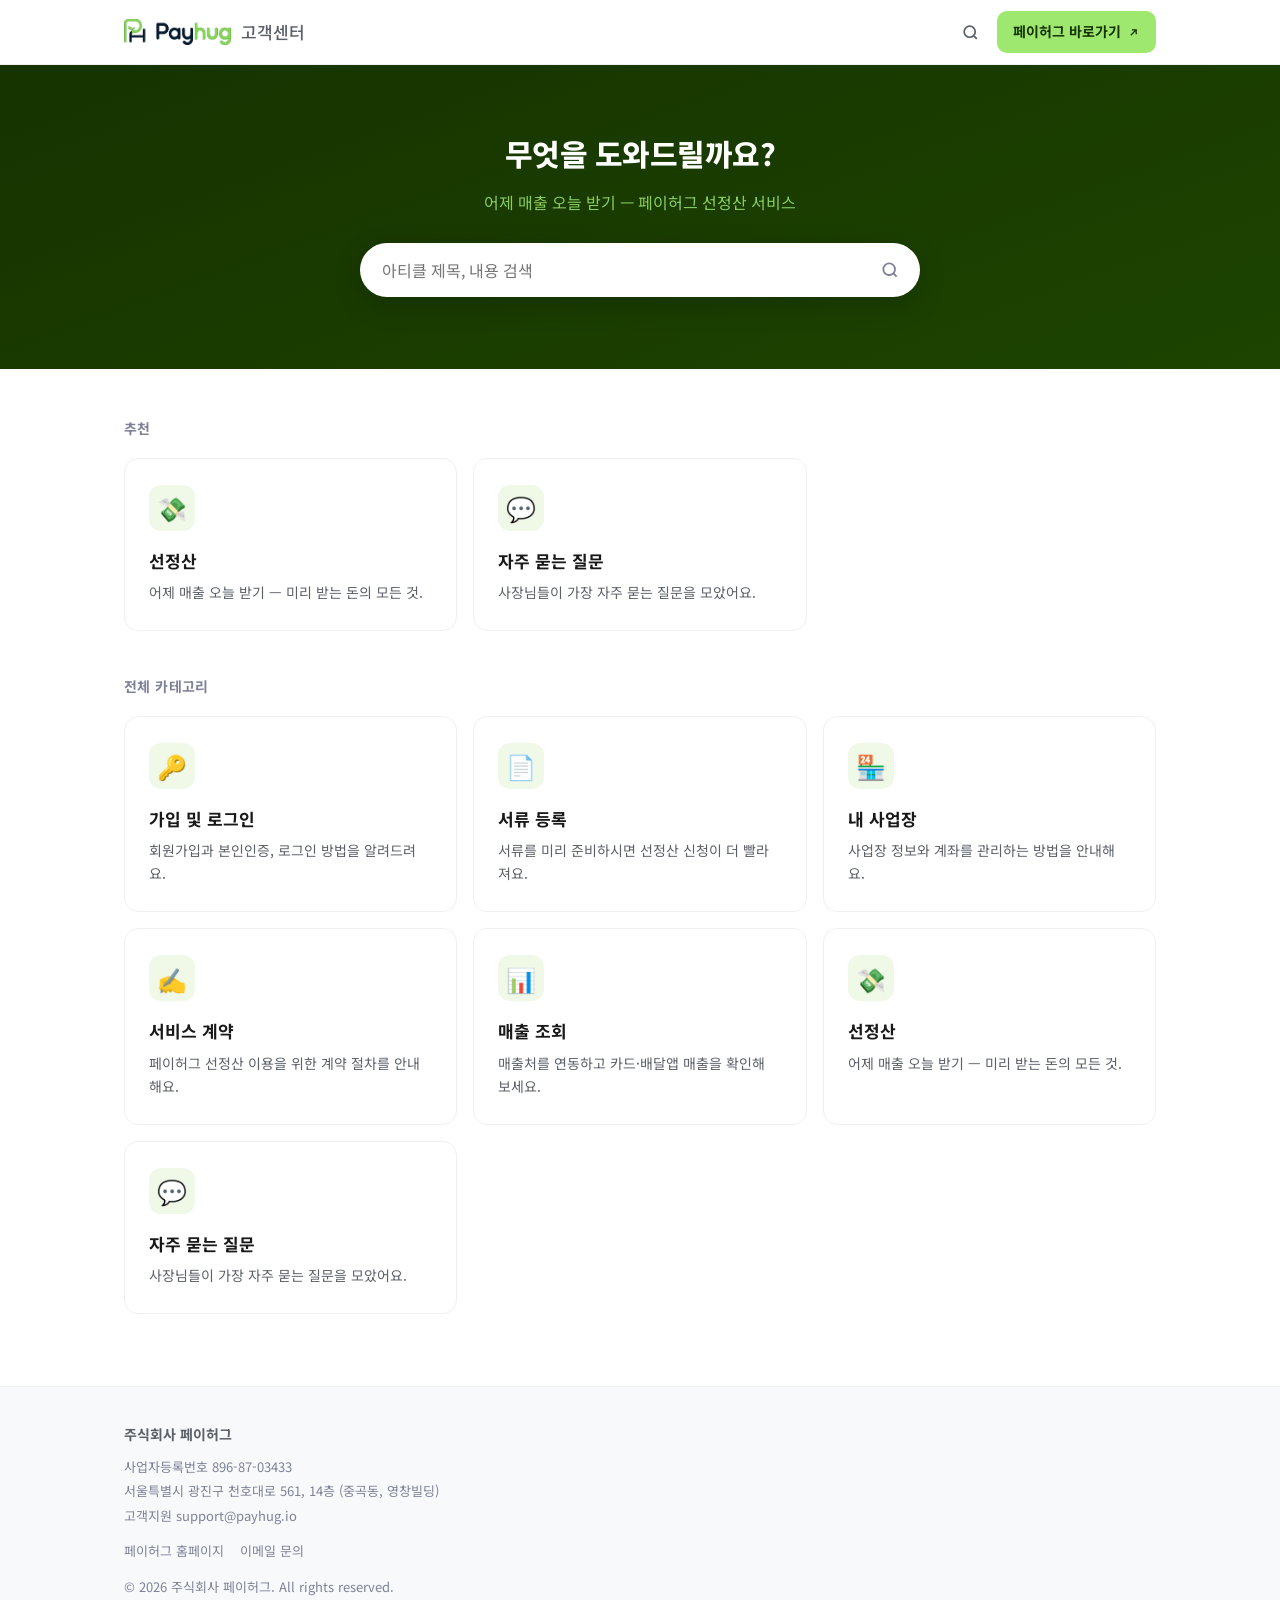
==== index.html @ 5b5ee09f "페이허그 고객센터 초기 구축 — 7개 아티클 + 검색 + GitHub Pages 정적 사이트 - 홈(히어로 검색·추천·전체 카테고리) / 아티클(사이드 내비·번호 섹션·목차·접기토" ====
<!DOCTYPE html>
<html lang="ko">
<head>
  <meta charset="UTF-8" />
  <meta name="viewport" content="width=device-width, initial-scale=1.0" />
  <title>페이허그 고객센터</title>
  <meta name="description" content="페이허그 선정산 서비스 고객센터 — 가입, 서류 등록, 매출 조회, 선정산 이용 안내" />
  <link rel="icon" href="assets/favicon.png" />
  <link rel="preconnect" href="https://fonts.googleapis.com" />
  <link rel="preconnect" href="https://fonts.gstatic.com" crossorigin />
  <link rel="stylesheet"
    href="https://fonts.googleapis.com/css2?family=Noto+Sans+KR:wght@400;500;700;800&display=swap" />
  <link rel="stylesheet" href="style.css" />
</head>
<body>
  <header class="site-header">
    <div class="wrap">
      <a class="brand" href="#/">
        <img src="assets/logo-payhug.png" alt="PayHug" />
        <span class="brand-suffix">고객센터</span>
      </a>
      <div class="header-actions">
        <button id="header-search" class="btn-icon" aria-label="검색">
          <svg width="19" height="19" viewBox="0 0 24 24" fill="none" stroke="currentColor" stroke-width="2.2"><circle cx="11" cy="11" r="7"/><path d="M20 20l-3.5-3.5"/></svg>
        </button>
        <a class="btn-primary" href="https://payhug.io" target="_blank" rel="noopener">
          페이허그 바로가기
          <svg width="13" height="13" viewBox="0 0 24 24" fill="none" stroke="currentColor" stroke-width="2.4"><path d="M7 17L17 7M9 7h8v8"/></svg>
        </a>
      </div>
    </div>
  </header>

  <div id="search-modal" class="search-modal" aria-hidden="true">
    <div class="modal-panel">
      <input type="search" placeholder="아티클 제목, 내용 검색" autocomplete="off" />
      <div class="modal-results"></div>
    </div>
  </div>

  <main id="app"></main>

  <footer class="site-footer">
    <div class="wrap" id="footer-info"><!-- app.js 렌더 --></div>
  </footer>

  <script src="content.js"></script>
  <script src="app.js"></script>
</body>
</html>
---- style.css ----
/* PayHug 고객센터 — 디자인 시스템 */
:root {
  --brand: #163300;            /* 페이허그 딥 그린 (제품 CTA 텍스트/다크 헤더) */
  --brand-dark: #0f2400;
  --accent: #9fe870;           /* 페이허그 라임 그린 (제품 primary CTA) */
  --accent-hover: #8cdb5e;
  --brand-soft: #f0f9e8;
  --link: #0070ff;             /* 제품 링크·액센트 블루 */
  --text: #191919;
  --text-sub: #5b6069;
  --text-mute: #7e8299;
  --line: #f0f0f0;
  --bg: #ffffff;
  --bg-soft: #f8f9fa;
  --radius: 14px;
  --shadow: 0 2px 10px rgba(20, 24, 40, 0.06);
  --shadow-hover: 0 6px 22px rgba(20, 24, 40, 0.1);
  --maxw: 1080px;
}

* { margin: 0; padding: 0; box-sizing: border-box; }

html { scroll-behavior: smooth; }

body {
  font-family: "Noto Sans KR", -apple-system, BlinkMacSystemFont,
    "Apple SD Gothic Neo", "Segoe UI", Roboto, Arial, sans-serif;
  color: var(--text);
  background: var(--bg);
  line-height: 1.65;
  -webkit-font-smoothing: antialiased;
}

a { color: inherit; text-decoration: none; }
button { font: inherit; cursor: pointer; border: 0; background: none; }
img { max-width: 100%; }

.wrap { max-width: var(--maxw); margin: 0 auto; padding: 0 24px; }

/* ── 헤더 ─────────────────────────────── */
.site-header {
  position: sticky; top: 0; z-index: 50;
  background: rgba(255, 255, 255, 0.92);
  backdrop-filter: blur(8px);
  border-bottom: 1px solid var(--line);
}
.site-header .wrap {
  display: flex; align-items: center; justify-content: space-between;
  height: 64px;
}
.brand { display: flex; align-items: center; gap: 10px; font-weight: 700; font-size: 17px; }
.brand img { height: 26px; display: block; }
.brand .brand-suffix { color: var(--text-sub); font-weight: 500; }
.header-actions { display: flex; align-items: center; gap: 8px; }
.btn-link {
  display: inline-flex; align-items: center; gap: 6px;
  padding: 8px 14px; border-radius: 10px;
  font-size: 14px; font-weight: 600; color: var(--text-sub);
  transition: background 0.15s;
}
.btn-link:hover { background: var(--bg-soft); color: var(--text); }
.btn-primary {
  display: inline-flex; align-items: center; gap: 6px;
  padding: 9px 16px; border-radius: 10px;
  background: var(--accent); color: var(--brand);
  font-size: 14px; font-weight: 700;
  transition: background 0.15s;
}
.btn-primary:hover { background: var(--accent-hover); }

/* ── 히어로 + 검색 ─────────────────────── */
.hero {
  background: linear-gradient(160deg, var(--brand) 0%, #1d4400 100%);
  color: #fff;
  padding: 64px 0 72px;
  text-align: center;
}
.hero h1 { font-size: 30px; font-weight: 800; letter-spacing: -0.5px; }
.hero p { margin-top: 10px; font-size: 16px; opacity: 0.85; color: var(--accent); }
.searchbox {
  position: relative;
  max-width: 560px; margin: 28px auto 0;
}
.searchbox input {
  width: 100%; height: 54px;
  padding: 0 52px 0 22px;
  border: 0; border-radius: 999px;
  font-size: 16px; font-family: inherit;
  box-shadow: 0 8px 28px rgba(0, 0, 0, 0.18);
  outline: none;
}
.searchbox .search-icon {
  position: absolute; right: 20px; top: 50%; transform: translateY(-50%);
  color: var(--text-mute); pointer-events: none;
}
.search-results {
  position: absolute; left: 0; right: 0; top: 62px;
  background: #fff; border-radius: var(--radius);
  box-shadow: var(--shadow-hover);
  text-align: left; overflow: hidden;
  max-height: 380px; overflow-y: auto;
  display: none;
}
.search-results.open { display: block; }
.search-results a {
  display: block; padding: 13px 20px;
  border-bottom: 1px solid var(--line);
  color: var(--text);
}
.search-results a:last-child { border-bottom: 0; }
.search-results a:hover { background: var(--brand-soft); }
.search-results .sr-title { font-weight: 600; font-size: 15px; }
.search-results .sr-cat { font-size: 12.5px; color: var(--text-mute); margin-top: 2px; }
.search-results .sr-empty { padding: 18px 20px; color: var(--text-mute); font-size: 14px; }

/* ── 카테고리 그리드 ───────────────────── */
.section { padding: 48px 0 72px; }
.section-label {
  font-size: 14px; font-weight: 700; color: var(--text-mute);
  text-transform: uppercase; letter-spacing: 0.4px; margin-bottom: 18px;
}
.cat-grid {
  display: grid; gap: 16px;
  grid-template-columns: repeat(auto-fill, minmax(300px, 1fr));
}
.cat-card {
  display: block;
  padding: 26px 24px;
  border: 1px solid var(--line); border-radius: var(--radius);
  background: #fff;
  transition: box-shadow 0.18s, transform 0.18s, border-color 0.18s;
}
.cat-card:hover {
  box-shadow: var(--shadow-hover);
  transform: translateY(-2px);
  border-color: transparent;
}
.cat-card .cat-emoji {
  width: 46px; height: 46px; border-radius: 12px;
  background: var(--brand-soft);
  display: flex; align-items: center; justify-content: center;
  font-size: 24px; margin-bottom: 16px;
}
.cat-card h3 { font-size: 17px; font-weight: 700; }
.cat-card p { margin-top: 6px; font-size: 14px; color: var(--text-sub); }
.cat-card .cat-count { margin-top: 12px; font-size: 13px; color: var(--text-mute); }

/* ── 헤더 검색 버튼 / 검색 모달 ──────────── */
.btn-icon {
  display: inline-flex; align-items: center; justify-content: center;
  width: 38px; height: 38px; border-radius: 10px;
  color: var(--text-sub);
  transition: background 0.15s;
}
.btn-icon:hover { background: var(--bg-soft); color: var(--text); }

.search-modal {
  position: fixed; inset: 0; z-index: 100;
  background: rgba(15, 22, 10, 0.45);
  display: none;
  padding: 10vh 20px 0;
}
.search-modal.open { display: block; }
.modal-panel {
  max-width: 620px; margin: 0 auto;
  background: #fff; border-radius: var(--radius);
  box-shadow: 0 18px 60px rgba(0, 0, 0, 0.25);
  overflow: hidden;
}
.modal-panel input {
  width: 100%; height: 58px;
  padding: 0 22px;
  border: 0; border-bottom: 1px solid var(--line);
  font-size: 16px; font-family: inherit;
  outline: none;
}
.modal-results { max-height: 50vh; overflow-y: auto; }
.modal-results a {
  display: block; padding: 14px 22px;
  border-bottom: 1px solid var(--line);
}
.modal-results a:last-child { border-bottom: 0; }
.modal-results a:hover { background: var(--brand-soft); }
.modal-results .sr-title { font-weight: 600; font-size: 15px; }
.modal-results .sr-cat { font-size: 13px; color: var(--text-mute); margin-top: 3px;
  overflow: hidden; text-overflow: ellipsis; white-space: nowrap; }
.modal-results .sr-empty { padding: 20px 22px; color: var(--text-mute); font-size: 14px; }

/* ── 브레드크럼 / 리스트 페이지 ─────────── */
.page { padding: 36px 0 80px; min-height: 55vh; }
.breadcrumb {
  display: flex; align-items: center; flex-wrap: wrap; gap: 8px;
  font-size: 14px; color: var(--text-mute); margin-bottom: 22px;
}
.breadcrumb a:hover { color: var(--link); }
.breadcrumb .sep { opacity: 0.5; }
.page-title { font-size: 26px; font-weight: 800; letter-spacing: -0.4px; }
.page-desc { margin-top: 8px; color: var(--text-sub); font-size: 15px; }

.article-list { margin-top: 28px; border-top: 1px solid var(--line); }
.article-list a {
  display: flex; align-items: center; justify-content: space-between; gap: 16px;
  padding: 18px 6px;
  border-bottom: 1px solid var(--line);
  transition: background 0.12s;
}
.article-list a:hover { background: var(--bg-soft); }
.article-list .al-title { font-size: 15.5px; font-weight: 600; }
.article-list .al-sub { font-size: 13.5px; color: var(--text-mute); margin-top: 3px; }
.article-list .al-arrow { color: var(--text-mute); flex: none; }

/* ── 아티클 3단 레이아웃 ─────────────────── */
.article-layout {
  display: grid;
  grid-template-columns: 220px minmax(0, 1fr) 190px;
  gap: 44px;
  padding-top: 40px; padding-bottom: 90px;
  min-height: 60vh;
}
.side-nav {
  position: sticky; top: 84px;
  align-self: start;
  font-size: 14.5px;
}
.side-nav .sn-label {
  font-size: 12.5px; font-weight: 700; color: var(--text-mute);
  text-transform: uppercase; letter-spacing: 0.4px;
  margin-bottom: 10px;
}
.side-nav a {
  display: block; padding: 8px 12px;
  border-radius: 8px; color: var(--text-sub);
  margin-bottom: 2px;
}
.side-nav a:hover { background: var(--bg-soft); color: var(--text); }
.side-nav a.active { background: var(--brand-soft); color: var(--brand); font-weight: 700; }

.topic-chip {
  display: inline-flex; align-items: center; gap: 5px;
  background: #eaf3ff; color: var(--link);
  font-size: 12.5px; font-weight: 600;
  padding: 4px 10px; border-radius: 999px;
  margin-bottom: 14px;
}

.toc {
  position: sticky; top: 84px;
  align-self: start;
  font-size: 13.5px;
  max-height: calc(100vh - 110px);
  overflow-y: auto;
}
.toc .toc-label {
  font-size: 12.5px; font-weight: 700; color: var(--text-mute);
  text-transform: uppercase; letter-spacing: 0.4px;
  margin-bottom: 10px;
}
.toc a {
  display: block; padding: 5px 0;
  color: var(--text-sub); cursor: pointer;
  border-left: 2px solid var(--line);
  padding-left: 12px;
}
.toc a:hover { color: var(--link); border-left-color: var(--link); }
.toc a.toc-h3 { padding-left: 24px; font-size: 13px; color: var(--text-mute); }

.toc-mobile { display: none; margin-top: 22px; }
.toc-mobile details {
  border: 1px solid var(--line); border-radius: 10px;
  padding: 10px 16px; background: var(--bg-soft);
}
.toc-mobile summary { font-weight: 700; font-size: 14px; cursor: pointer; }
.toc-mobile-list { padding: 8px 0 4px; }
.toc-mobile-list a { display: block; padding: 5px 0; font-size: 14px; color: var(--text-sub); cursor: pointer; }

.article-body .loading { color: var(--text-mute); }

/* 접기/펼치기 (FAQ·하위 항목) */
.article-body details {
  border: 1px solid var(--line); border-radius: 10px;
  padding: 0; margin: 10px 0;
  overflow: hidden;
}
.article-body details summary {
  cursor: pointer; font-weight: 600; font-size: 15px;
  padding: 14px 18px;
  list-style: none; position: relative;
}
.article-body details summary::-webkit-details-marker { display: none; }
.article-body details summary::after {
  content: "＋"; position: absolute; right: 16px; top: 50%;
  transform: translateY(-50%); color: var(--text-mute); font-weight: 400;
}
.article-body details[open] summary::after { content: "－"; }
.article-body details[open] summary { border-bottom: 1px solid var(--line); background: var(--bg-soft); }
.article-body details .d-body { padding: 12px 18px 16px; font-size: 14.5px; }
.article-body details .d-body p:first-child { margin-top: 0; }

/* ── 글 상세 ──────────────────────────── */
.article-page { max-width: 760px; }
.article-meta {
  display: flex; align-items: center; gap: 10px;
  margin-top: 14px; font-size: 13.5px; color: var(--text-mute);
}
.article-body { margin-top: 30px; font-size: 15.5px; }
.article-body h2 {
  font-size: 20px; font-weight: 700; margin: 34px 0 12px;
  padding-top: 8px;
}
.article-body h3 { font-size: 17px; font-weight: 700; margin: 26px 0 10px; }
.article-body p { margin: 12px 0; }
.article-body ul, .article-body ol { margin: 12px 0 12px 22px; }
.article-body li { margin: 6px 0; }
.article-body strong { font-weight: 700; }
.article-body .callout {
  margin: 18px 0; padding: 14px 18px;
  background: var(--brand-soft); border-radius: 10px;
  font-size: 14.5px;
}
.article-body .callout.warn { background: #fff7e8; }
.article-body table {
  width: 100%; border-collapse: collapse; margin: 16px 0; font-size: 14.5px;
}
.article-body th, .article-body td {
  border: 1px solid var(--line); padding: 9px 12px; text-align: left;
}
.article-body th { background: var(--bg-soft); font-weight: 600; }
.tbd {
  display: inline-block;
  background: #fff1f1; color: #c0392b;
  border-radius: 6px; padding: 1px 8px;
  font-size: 13px; font-weight: 600;
}

/* ── 관련 글 / 문의 박스 ───────────────── */
.related { margin-top: 48px; }
.related h4 { font-size: 15px; font-weight: 700; margin-bottom: 10px; }
.related a {
  display: block; padding: 11px 0;
  border-bottom: 1px solid var(--line);
  font-size: 14.5px; color: var(--link); font-weight: 500;
}
.contact-box {
  margin-top: 44px;
  padding: 26px 28px;
  background: var(--bg-soft); border-radius: var(--radius);
  display: flex; align-items: center; justify-content: space-between; gap: 16px;
  flex-wrap: wrap;
}
.contact-box .cb-title { font-weight: 700; font-size: 16px; }
.contact-box .cb-sub { font-size: 14px; color: var(--text-sub); margin-top: 3px; }

/* ── 푸터 ─────────────────────────────── */
.site-footer {
  border-top: 1px solid var(--line);
  background: var(--bg-soft);
  padding: 36px 0 44px;
  font-size: 13px; color: var(--text-mute);
}
.site-footer .f-brand { font-weight: 700; font-size: 14px; color: var(--text-sub); margin-bottom: 10px; }
.site-footer p { margin: 3px 0; }
.site-footer .f-links { margin-top: 14px; display: flex; gap: 16px; }
.site-footer .f-links a:hover { color: var(--link); }

/* ── 반응형 ───────────────────────────── */
@media (max-width: 1000px) {
  .article-layout { grid-template-columns: 200px minmax(0, 1fr); }
  .toc { display: none; }
  .toc-mobile { display: block; }
}
@media (max-width: 720px) {
  .article-layout { grid-template-columns: 1fr; gap: 24px; }
  .side-nav { position: static; order: 2; border-top: 1px solid var(--line); padding-top: 20px; }
}
@media (max-width: 640px) {
  .hero { padding: 46px 0 54px; }
  .hero h1 { font-size: 24px; }
  .cat-grid { grid-template-columns: 1fr; }
  .site-header .wrap { height: 58px; }
  .brand { font-size: 15px; }
  .brand img { height: 22px; }
  .page-title { font-size: 22px; }
}
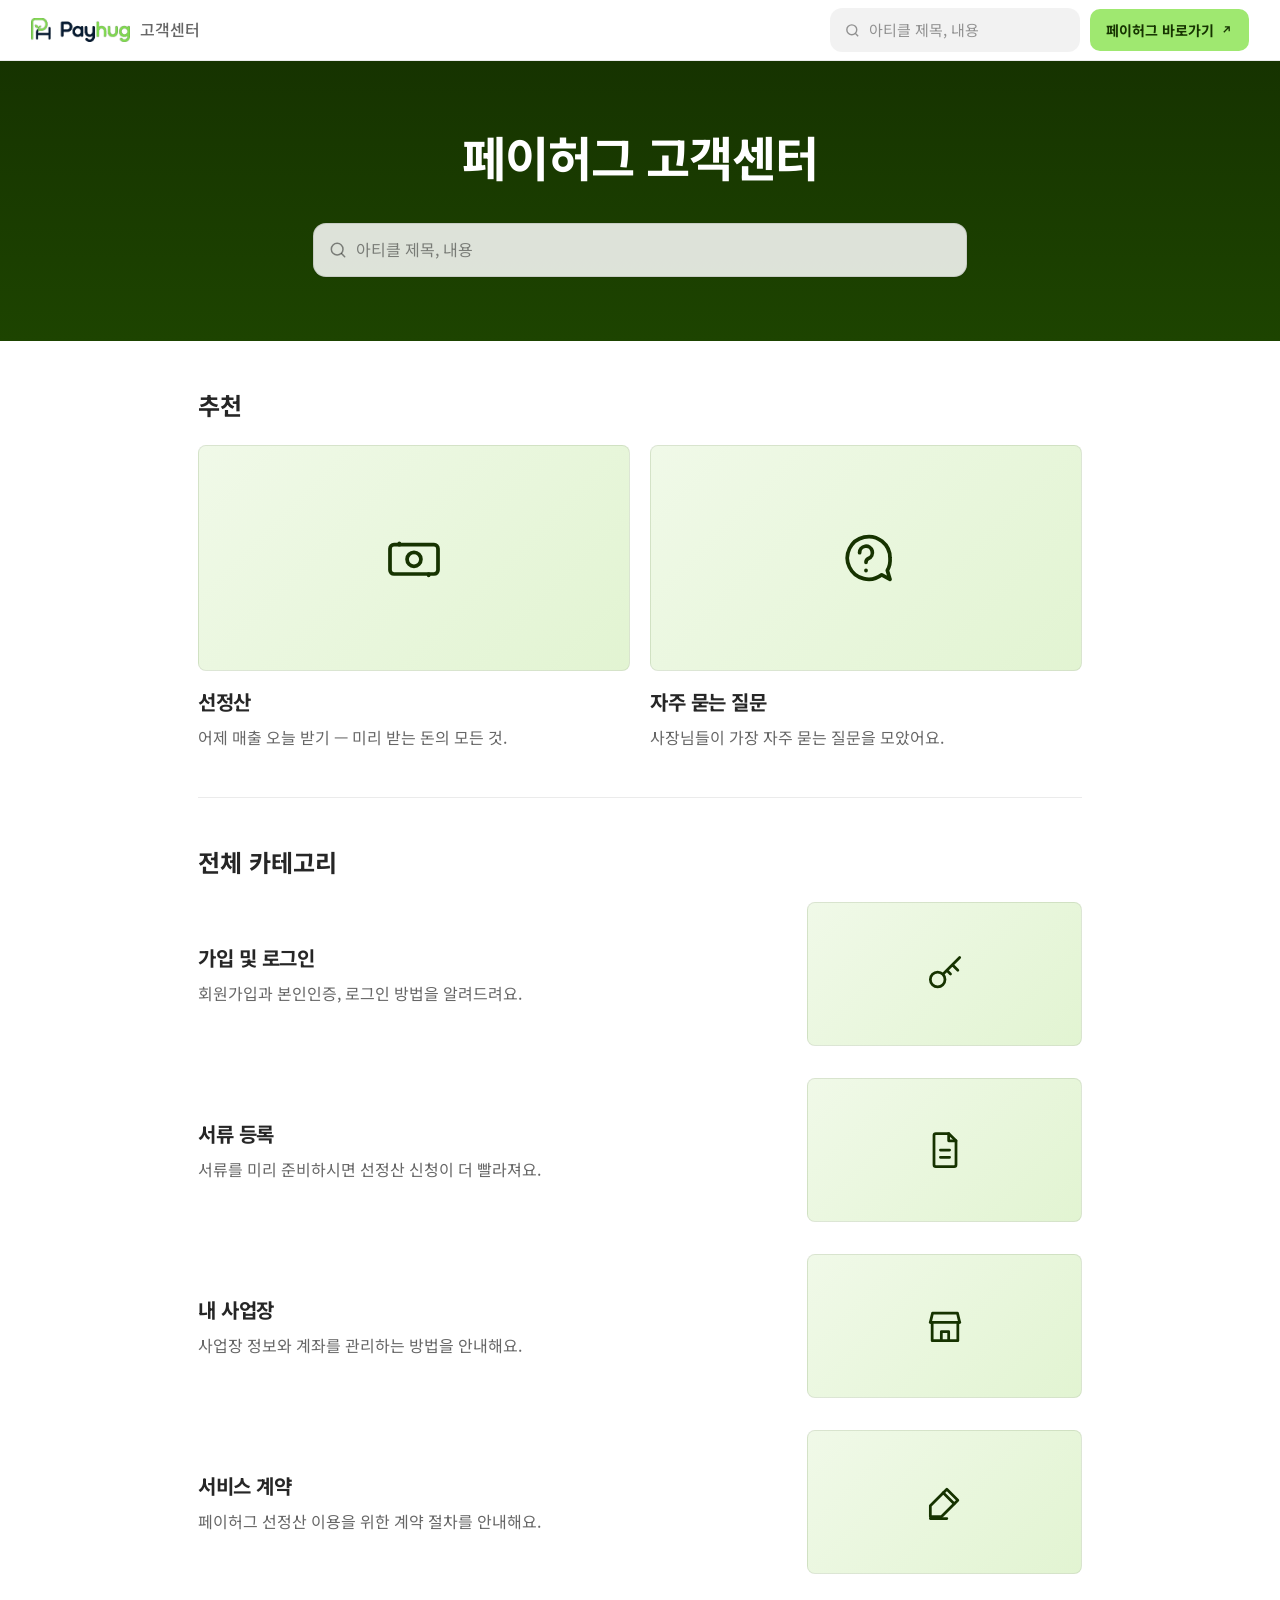
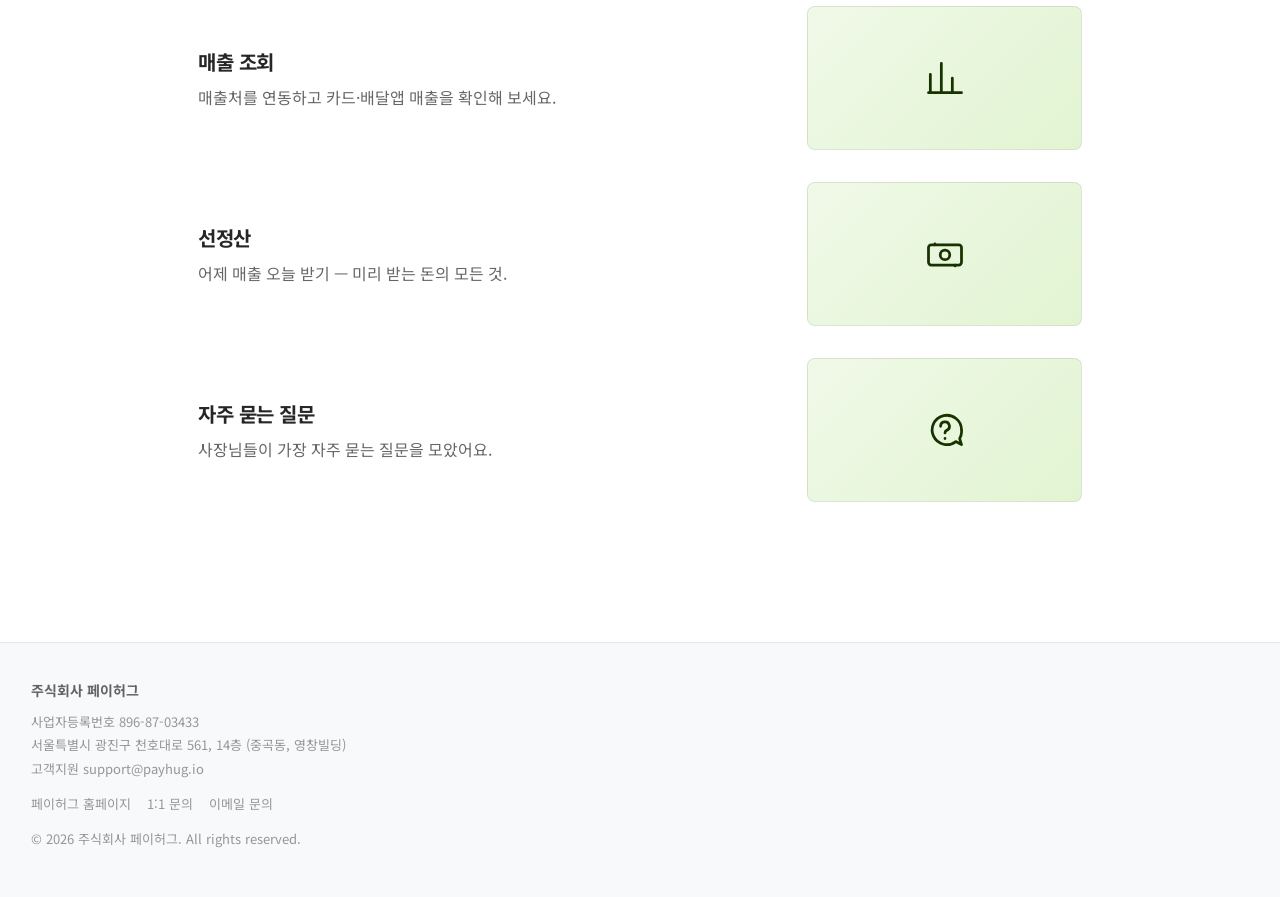
==== commit 6ffe4232: "인터랙션·시각 정합성 완성 — 딥링크·링크복사·scroll-spy·검색 강화 + 원본 템플릿 수치 적용 - 섹션 딥링크(#/article/id/sec) + 헤딩 클릭 이동·호버 링" ====
--- a/index.html
+++ b/index.html
@@ -20,11 +20,12 @@
         <span class="brand-suffix">고객센터</span>
       </a>
       <div class="header-actions">
-        <button id="header-search" class="btn-icon" aria-label="검색">
-          <svg width="19" height="19" viewBox="0 0 24 24" fill="none" stroke="currentColor" stroke-width="2.2"><circle cx="11" cy="11" r="7"/><path d="M20 20l-3.5-3.5"/></svg>
+        <button id="header-search" class="header-search-pill" aria-label="검색">
+          <svg width="17" height="17" viewBox="0 0 24 24" fill="none" stroke="currentColor" stroke-width="2"><circle cx="11" cy="11" r="7"/><path d="M20 20l-3.5-3.5"/></svg>
+          <span>아티클 제목, 내용</span>
         </button>
         <a class="btn-primary" href="https://payhug.io" target="_blank" rel="noopener">
-          페이허그 바로가기
+          <span class="btn-label"><span class="btn-label-prefix">페이허그 </span>바로가기</span>
           <svg width="13" height="13" viewBox="0 0 24 24" fill="none" stroke="currentColor" stroke-width="2.4"><path d="M7 17L17 7M9 7h8v8"/></svg>
         </a>
       </div>
@@ -33,7 +34,10 @@
 
   <div id="search-modal" class="search-modal" aria-hidden="true">
     <div class="modal-panel">
-      <input type="search" placeholder="아티클 제목, 내용 검색" autocomplete="off" />
+      <div class="modal-input-row">
+        <input type="search" placeholder="아티클 제목, 내용 검색" autocomplete="off" />
+        <button class="modal-cancel" data-close-search>취소</button>
+      </div>
       <div class="modal-results"></div>
     </div>
   </div>
--- a/style.css
+++ b/style.css
@@ -1,21 +1,23 @@
-/* PayHug 고객센터 — 디자인 시스템 */
+/* PayHug 고객센터 — 디자인 시스템
+ * 레이아웃 수치는 고객센터 문서 템플릿 표준(사이드내비 250 / 본문 700 / TOC 228, 헤더 60)을 따름.
+ * 브랜드: 딥 그린 #163300 + 라임 #9fe870 (payhug-merchant-web), Noto Sans KR
+ */
 :root {
-  --brand: #163300;            /* 페이허그 딥 그린 (제품 CTA 텍스트/다크 헤더) */
+  --brand: #163300;
   --brand-dark: #0f2400;
-  --accent: #9fe870;           /* 페이허그 라임 그린 (제품 primary CTA) */
+  --accent: #9fe870;
   --accent-hover: #8cdb5e;
   --brand-soft: #f0f9e8;
-  --link: #0070ff;             /* 제품 링크·액센트 블루 */
-  --text: #191919;
-  --text-sub: #5b6069;
-  --text-mute: #7e8299;
-  --line: #f0f0f0;
+  --link: #0070ff;
+  --text: rgba(0, 0, 0, 0.85);
+  --text-sub: rgba(0, 0, 0, 0.6);
+  --text-mute: rgba(0, 0, 0, 0.4);
+  --line: rgba(0, 0, 0, 0.08);
+  --fill-light: rgba(0, 0, 0, 0.05);
   --bg: #ffffff;
   --bg-soft: #f8f9fa;
-  --radius: 14px;
-  --shadow: 0 2px 10px rgba(20, 24, 40, 0.06);
-  --shadow-hover: 0 6px 22px rgba(20, 24, 40, 0.1);
-  --maxw: 1080px;
+  --radius: 8px;
+  --header-h: 60px;
 }
 
 * { margin: 0; padding: 0; box-sizing: border-box; }
@@ -27,264 +29,351 @@
     "Apple SD Gothic Neo", "Segoe UI", Roboto, Arial, sans-serif;
   color: var(--text);
   background: var(--bg);
-  line-height: 1.65;
+  line-height: 1.6;
+  word-break: keep-all;
   -webkit-font-smoothing: antialiased;
 }
 
 a { color: inherit; text-decoration: none; }
-button { font: inherit; cursor: pointer; border: 0; background: none; }
+button { font: inherit; cursor: pointer; border: 0; background: none; color: inherit; }
 img { max-width: 100%; }
 
-.wrap { max-width: var(--maxw); margin: 0 auto; padding: 0 24px; }
-
-/* ── 헤더 ─────────────────────────────── */
+/* ── 헤더 (60px 고정) ──────────────────── */
 .site-header {
   position: sticky; top: 0; z-index: 50;
-  background: rgba(255, 255, 255, 0.92);
-  backdrop-filter: blur(8px);
+  background: #fff;
   border-bottom: 1px solid var(--line);
 }
 .site-header .wrap {
+  max-width: 1266px; margin: 0 auto;
   display: flex; align-items: center; justify-content: space-between;
-  height: 64px;
-}
-.brand { display: flex; align-items: center; gap: 10px; font-weight: 700; font-size: 17px; }
-.brand img { height: 26px; display: block; }
+  gap: 16px;
+  height: var(--header-h);
+  padding: 0 24px;
+}
+.brand { display: flex; align-items: center; gap: 10px; font-weight: 700; font-size: 16px; flex: none; }
+.brand img { height: 24px; display: block; }
 .brand .brand-suffix { color: var(--text-sub); font-weight: 500; }
-.header-actions { display: flex; align-items: center; gap: 8px; }
+.header-actions { display: flex; align-items: center; gap: 10px; }
+
+/* 헤더 검색: 알약형 버튼 (모바일에서 아이콘으로 축소) */
+.header-search-pill {
+  display: inline-flex; align-items: center; gap: 8px;
+  min-width: 250px; height: 44px;
+  padding: 0 14px;
+  border-radius: 12px;
+  background: var(--fill-light);
+  color: var(--text-mute);
+  font-size: 15px;
+  transition: background 0.15s;
+}
+.header-search-pill:hover { background: rgba(0, 0, 0, 0.08); }
+.header-search-pill svg { flex: none; }
+/* 홈 최상단(히어로 검색 노출 중)에는 헤더 검색 숨김 */
+body.hide-header-search .header-search-pill { opacity: 0; pointer-events: none; }
+.header-search-pill { transition: background 0.15s, opacity 0.2s; }
+
+.btn-primary {
+  display: inline-flex; align-items: center; gap: 6px;
+  padding: 10px 16px; border-radius: 10px;
+  background: var(--accent); color: var(--brand);
+  font-size: 14px; font-weight: 700;
+  transition: background 0.15s;
+  flex: none;
+}
+.btn-primary:hover { background: var(--accent-hover); }
 .btn-link {
   display: inline-flex; align-items: center; gap: 6px;
   padding: 8px 14px; border-radius: 10px;
   font-size: 14px; font-weight: 600; color: var(--text-sub);
   transition: background 0.15s;
 }
-.btn-link:hover { background: var(--bg-soft); color: var(--text); }
-.btn-primary {
-  display: inline-flex; align-items: center; gap: 6px;
-  padding: 9px 16px; border-radius: 10px;
-  background: var(--accent); color: var(--brand);
-  font-size: 14px; font-weight: 700;
+.btn-link:hover { background: var(--fill-light); color: var(--text); }
+
+/* ── 히어로 (280px) ────────────────────── */
+.hero {
+  height: 280px;
+  background: linear-gradient(0deg, #1d4400 0%, var(--brand) 100%);
+  color: #fff;
+  display: flex; align-items: center;
+}
+.hero .wrap {
+  width: 100%; max-width: 640px; margin: 0 auto; padding: 0 24px;
+  display: flex; flex-direction: column; align-items: center; gap: 36px;
+}
+.hero h1 { font-size: 48px; line-height: 1.3; font-weight: 700; letter-spacing: -1px; text-align: center; }
+
+.hero-search {
+  display: flex; align-items: center; gap: 8px;
+  width: min(654px, 90vw); height: 54px;
+  padding: 0 15px;
+  border-radius: 13px;
+  background: rgba(255, 255, 255, 0.85);
+  color: rgba(0, 0, 0, 0.45);
+  font-size: 16px; text-align: left;
+  box-shadow: 0 1px 2px rgba(0, 0, 0, 0.1), inset 0 0 0 1px rgba(0, 0, 0, 0.1);
   transition: background 0.15s;
 }
-.btn-primary:hover { background: var(--accent-hover); }
-
-/* ── 히어로 + 검색 ─────────────────────── */
-.hero {
-  background: linear-gradient(160deg, var(--brand) 0%, #1d4400 100%);
-  color: #fff;
-  padding: 64px 0 72px;
-  text-align: center;
-}
-.hero h1 { font-size: 30px; font-weight: 800; letter-spacing: -0.5px; }
-.hero p { margin-top: 10px; font-size: 16px; opacity: 0.85; color: var(--accent); }
-.searchbox {
-  position: relative;
-  max-width: 560px; margin: 28px auto 0;
-}
-.searchbox input {
-  width: 100%; height: 54px;
-  padding: 0 52px 0 22px;
-  border: 0; border-radius: 999px;
-  font-size: 16px; font-family: inherit;
-  box-shadow: 0 8px 28px rgba(0, 0, 0, 0.18);
-  outline: none;
-}
-.searchbox .search-icon {
-  position: absolute; right: 20px; top: 50%; transform: translateY(-50%);
-  color: var(--text-mute); pointer-events: none;
-}
-.search-results {
-  position: absolute; left: 0; right: 0; top: 62px;
-  background: #fff; border-radius: var(--radius);
-  box-shadow: var(--shadow-hover);
-  text-align: left; overflow: hidden;
-  max-height: 380px; overflow-y: auto;
-  display: none;
-}
-.search-results.open { display: block; }
-.search-results a {
-  display: block; padding: 13px 20px;
-  border-bottom: 1px solid var(--line);
-  color: var(--text);
-}
-.search-results a:last-child { border-bottom: 0; }
-.search-results a:hover { background: var(--brand-soft); }
-.search-results .sr-title { font-weight: 600; font-size: 15px; }
-.search-results .sr-cat { font-size: 12.5px; color: var(--text-mute); margin-top: 2px; }
-.search-results .sr-empty { padding: 18px 20px; color: var(--text-mute); font-size: 14px; }
-
-/* ── 카테고리 그리드 ───────────────────── */
-.section { padding: 48px 0 72px; }
+.hero-search:hover { background: rgba(255, 255, 255, 0.95); }
+.hero-search .hs-icon { display: inline-flex; flex: none; }
+.hero-search .hs-placeholder { flex: 1; }
+
+/* ── 홈 (콘텐츠 932px) ─────────────────── */
+.home-content { max-width: 932px; margin: 0 auto; padding: 48px 24px 140px; }
 .section-label {
-  font-size: 14px; font-weight: 700; color: var(--text-mute);
-  text-transform: uppercase; letter-spacing: 0.4px; margin-bottom: 18px;
-}
-.cat-grid {
-  display: grid; gap: 16px;
-  grid-template-columns: repeat(auto-fill, minmax(300px, 1fr));
-}
-.cat-card {
-  display: block;
-  padding: 26px 24px;
-  border: 1px solid var(--line); border-radius: var(--radius);
-  background: #fff;
-  transition: box-shadow 0.18s, transform 0.18s, border-color 0.18s;
-}
-.cat-card:hover {
-  box-shadow: var(--shadow-hover);
-  transform: translateY(-2px);
-  border-color: transparent;
-}
-.cat-card .cat-emoji {
-  width: 46px; height: 46px; border-radius: 12px;
-  background: var(--brand-soft);
+  font-size: 24px; line-height: 32px; font-weight: 700; color: var(--text);
+  margin-bottom: 24px;
+}
+.home-divider { border: 0; border-top: 1px solid var(--line); margin: 48px 0; }
+
+/* 추천: 큰 비주얼 카드 2개 (텍스트는 카드 밖 하단) */
+.feature-grid { display: grid; grid-template-columns: repeat(2, 1fr); gap: 20px; }
+.feature-card { display: block; }
+.feature-card .fc-visual {
+  aspect-ratio: 1.91 / 1;
+  border-radius: var(--radius);
+  border: 1px solid var(--line);
+  background: linear-gradient(135deg, var(--brand-soft) 0%, #e2f4d2 100%);
+  color: var(--brand);
   display: flex; align-items: center; justify-content: center;
-  font-size: 24px; margin-bottom: 16px;
-}
-.cat-card h3 { font-size: 17px; font-weight: 700; }
-.cat-card p { margin-top: 6px; font-size: 14px; color: var(--text-sub); }
-.cat-card .cat-count { margin-top: 12px; font-size: 13px; color: var(--text-mute); }
-
-/* ── 헤더 검색 버튼 / 검색 모달 ──────────── */
-.btn-icon {
-  display: inline-flex; align-items: center; justify-content: center;
-  width: 38px; height: 38px; border-radius: 10px;
-  color: var(--text-sub);
-  transition: background 0.15s;
-}
-.btn-icon:hover { background: var(--bg-soft); color: var(--text); }
-
+  transition: box-shadow 0.18s, transform 0.18s;
+}
+.feature-card .fc-visual svg { width: 64px; height: 64px; stroke-width: 1.4; }
+.feature-card:hover .fc-visual { box-shadow: 0 6px 22px rgba(20, 24, 40, 0.1); transform: translateY(-2px); }
+.feature-card h3 { margin-top: 16px; font-size: 20px; line-height: 30px; font-weight: 700; letter-spacing: -0.5px; }
+.feature-card p { margin-top: 8px; font-size: 16px; line-height: 24px; color: var(--text-sub); }
+
+/* 전체 카테고리: 행 리스트 (텍스트 좌 + 비주얼 우) */
+.cat-list { display: flex; flex-direction: column; gap: 32px; }
+.cat-row {
+  display: flex; align-items: center; justify-content: space-between; gap: 24px;
+}
+.cat-row .cr-text { flex: 1; min-width: 0; }
+.cat-row h3 { font-size: 20px; line-height: 30px; font-weight: 700; letter-spacing: -0.5px; }
+.cat-row p { margin-top: 8px; font-size: 16px; line-height: 24px; color: var(--text-sub); }
+.cat-row .cr-visual {
+  flex: none; width: 275px; height: 144px;
+  border-radius: var(--radius);
+  border: 1px solid var(--line);
+  background: linear-gradient(135deg, var(--brand-soft) 0%, #e2f4d2 100%);
+  color: var(--brand);
+  display: flex; align-items: center; justify-content: center;
+  transition: box-shadow 0.18s, transform 0.18s;
+}
+.cat-row .cr-visual svg { width: 44px; height: 44px; stroke-width: 1.5; }
+.cat-row:hover .cr-visual { box-shadow: 0 6px 22px rgba(20, 24, 40, 0.1); transform: translateY(-2px); }
+.cat-row:hover h3 { color: var(--brand); }
+
+/* ── 검색 모달 ─────────────────────────── */
 .search-modal {
   position: fixed; inset: 0; z-index: 100;
   background: rgba(15, 22, 10, 0.45);
   display: none;
-  padding: 10vh 20px 0;
+  padding: 100px 20px 0;
 }
 .search-modal.open { display: block; }
 .modal-panel {
   max-width: 620px; margin: 0 auto;
-  background: #fff; border-radius: var(--radius);
+  background: #fff; border-radius: 12px;
   box-shadow: 0 18px 60px rgba(0, 0, 0, 0.25);
   overflow: hidden;
 }
+.modal-input-row { display: flex; align-items: center; border-bottom: 1px solid var(--line); }
 .modal-panel input {
-  width: 100%; height: 58px;
+  flex: 1; height: 58px;
   padding: 0 22px;
-  border: 0; border-bottom: 1px solid var(--line);
+  border: 0;
   font-size: 16px; font-family: inherit;
   outline: none;
 }
-.modal-results { max-height: 50vh; overflow-y: auto; }
-.modal-results a {
-  display: block; padding: 14px 22px;
-  border-bottom: 1px solid var(--line);
-}
+.modal-cancel { display: none; flex: none; padding: 8px 16px; font-size: 15px; color: var(--text-sub); }
+.modal-results { max-height: 480px; overflow-y: auto; }
+.modal-results a { display: block; padding: 14px 22px; border-bottom: 1px solid var(--line); }
 .modal-results a:last-child { border-bottom: 0; }
-.modal-results a:hover { background: var(--brand-soft); }
-.modal-results .sr-title { font-weight: 600; font-size: 15px; }
-.modal-results .sr-cat { font-size: 13px; color: var(--text-mute); margin-top: 3px;
-  overflow: hidden; text-overflow: ellipsis; white-space: nowrap; }
-.modal-results .sr-empty { padding: 20px 22px; color: var(--text-mute); font-size: 14px; }
-
-/* ── 브레드크럼 / 리스트 페이지 ─────────── */
-.page { padding: 36px 0 80px; min-height: 55vh; }
-.breadcrumb {
-  display: flex; align-items: center; flex-wrap: wrap; gap: 8px;
-  font-size: 14px; color: var(--text-mute); margin-bottom: 22px;
-}
-.breadcrumb a:hover { color: var(--link); }
-.breadcrumb .sep { opacity: 0.5; }
-.page-title { font-size: 26px; font-weight: 800; letter-spacing: -0.4px; }
-.page-desc { margin-top: 8px; color: var(--text-sub); font-size: 15px; }
-
-.article-list { margin-top: 28px; border-top: 1px solid var(--line); }
-.article-list a {
-  display: flex; align-items: center; justify-content: space-between; gap: 16px;
-  padding: 18px 6px;
-  border-bottom: 1px solid var(--line);
-  transition: background 0.12s;
-}
-.article-list a:hover { background: var(--bg-soft); }
-.article-list .al-title { font-size: 15.5px; font-weight: 600; }
-.article-list .al-sub { font-size: 13.5px; color: var(--text-mute); margin-top: 3px; }
-.article-list .al-arrow { color: var(--text-mute); flex: none; }
-
-/* ── 아티클 3단 레이아웃 ─────────────────── */
+.modal-results a:hover, .modal-results a.kbd-active { background: var(--fill-light); }
+.modal-results .sr-title { font-weight: 600; font-size: 15px; display: flex; align-items: center; gap: 7px; }
+.modal-results .sr-ic { display: inline-flex; color: var(--text-mute); flex: none; }
+.modal-results .sr-cat {
+  font-size: 13px; color: var(--text-mute); margin-top: 3px;
+  overflow: hidden; text-overflow: ellipsis; white-space: nowrap;
+}
+.modal-results .sr-empty {
+  padding: 28px 22px; color: var(--text-mute); font-size: 14px; text-align: center; line-height: 1.7;
+}
+.sr-count { padding: 12px 22px 4px; font-size: 13px; font-weight: 600; color: var(--text-mute); }
+.modal-results em { font-style: normal; color: var(--link); font-weight: 700; }
+
+/* ── 아티클 3단 레이아웃 (250 / 700 / 228) ── */
 .article-layout {
+  max-width: 1266px;
+  margin: 0 auto;
+  padding: 0 20px 140px;
   display: grid;
-  grid-template-columns: 220px minmax(0, 1fr) 190px;
-  gap: 44px;
-  padding-top: 40px; padding-bottom: 90px;
+  grid-template-columns: 250px minmax(0, 700px) 228px;
+  column-gap: 24px;
+  justify-content: center;
   min-height: 60vh;
 }
+
 .side-nav {
-  position: sticky; top: 84px;
+  position: sticky; top: calc(var(--header-h) + 48px);
   align-self: start;
-  font-size: 14.5px;
-}
-.side-nav .sn-label {
-  font-size: 12.5px; font-weight: 700; color: var(--text-mute);
-  text-transform: uppercase; letter-spacing: 0.4px;
-  margin-bottom: 10px;
+  height: calc(100vh - var(--header-h) - 96px);
+  overflow-y: auto;
+  margin-top: 48px;
+  padding: 0 6px;
+  border-right: 1px solid var(--line);
+  font-size: 14px; line-height: 20px;
 }
 .side-nav a {
-  display: block; padding: 8px 12px;
-  border-radius: 8px; color: var(--text-sub);
+  display: flex; align-items: center;
+  min-height: 32px;
+  padding: 6px 8px;
+  border-radius: 6px;
+  color: var(--text);
   margin-bottom: 2px;
 }
-.side-nav a:hover { background: var(--bg-soft); color: var(--text); }
+.side-nav a:hover { background: var(--fill-light); }
 .side-nav a.active { background: var(--brand-soft); color: var(--brand); font-weight: 700; }
 
-.topic-chip {
-  display: inline-flex; align-items: center; gap: 5px;
-  background: #eaf3ff; color: var(--link);
-  font-size: 12.5px; font-weight: 600;
-  padding: 4px 10px; border-radius: 999px;
-  margin-bottom: 14px;
-}
-
+.article-main { padding-top: 48px; }
+
+/* 커버 배너 (원본의 커버 이미지 자리 — 추후 이미지 교체 가능) */
+.article-cover {
+  height: 240px;
+  border-radius: var(--radius);
+  border: 1px solid var(--line);
+  background: linear-gradient(135deg, var(--brand) 0%, #2a5c08 100%);
+  color: var(--accent);
+  display: flex; align-items: center; justify-content: center;
+  margin-bottom: 16px;
+}
+.article-cover svg { width: 72px; height: 72px; stroke-width: 1.3; }
+
+.page-title {
+  font-size: 48px; line-height: 1.33;
+  font-weight: 700; letter-spacing: -1px;
+  padding: 4px 0; margin: 2px 0;
+}
+.page-desc {
+  font-size: 16px; line-height: 24px;
+  color: var(--text-sub);
+  padding: 4px 0;
+}
+.title-divider { border: 0; border-top: 1px solid var(--line); margin: 24px 0 8px; }
+
+/* ── 목차 (TOC, 228px) ─────────────────── */
 .toc {
-  position: sticky; top: 84px;
+  position: sticky; top: calc(var(--header-h) + 48px);
   align-self: start;
-  font-size: 13.5px;
-  max-height: calc(100vh - 110px);
+  margin-top: 48px;
+  max-height: calc(100vh - var(--header-h) - 96px);
   overflow-y: auto;
-}
-.toc .toc-label {
-  font-size: 12.5px; font-weight: 700; color: var(--text-mute);
-  text-transform: uppercase; letter-spacing: 0.4px;
-  margin-bottom: 10px;
+  padding: 8px;
+  font-size: 14px; line-height: 18px;
 }
 .toc a {
-  display: block; padding: 5px 0;
-  color: var(--text-sub); cursor: pointer;
-  border-left: 2px solid var(--line);
-  padding-left: 12px;
-}
-.toc a:hover { color: var(--link); border-left-color: var(--link); }
-.toc a.toc-h3 { padding-left: 24px; font-size: 13px; color: var(--text-mute); }
-
-.toc-mobile { display: none; margin-top: 22px; }
+  display: block;
+  padding: 4px 2px;
+  color: var(--text-sub);
+  transition: color 0.12s;
+}
+.toc a:hover { color: var(--brand); }
+.toc a.toc-h3 { margin-left: 16px; }
+.toc a.active { color: var(--brand); font-weight: 700; }
+
+.toc-mobile { display: none; margin-top: 22px; position: sticky; top: calc(var(--header-h) + 2px); z-index: 40; }
 .toc-mobile details {
   border: 1px solid var(--line); border-radius: 10px;
-  padding: 10px 16px; background: var(--bg-soft);
-}
-.toc-mobile summary { font-weight: 700; font-size: 14px; cursor: pointer; }
+  padding: 10px 16px; background: #fff;
+  box-shadow: 0 2px 10px rgba(20, 24, 40, 0.06);
+}
+.toc-mobile summary {
+  font-weight: 700; font-size: 14px; cursor: pointer;
+  overflow: hidden; text-overflow: ellipsis; white-space: nowrap;
+  list-style: none;
+}
+.toc-mobile summary::-webkit-details-marker { display: none; }
 .toc-mobile-list { padding: 8px 0 4px; }
-.toc-mobile-list a { display: block; padding: 5px 0; font-size: 14px; color: var(--text-sub); cursor: pointer; }
-
+.toc-mobile-list a { display: block; padding: 5px 0; font-size: 14px; color: var(--text-sub); }
+.toc-mobile-list a.toc-h3 { padding-left: 16px; }
+
+/* ── 본문 타이포 (17/27, h2 30, h3 24) ──── */
+.article-body { font-size: 17px; line-height: 27px; letter-spacing: -0.1px; }
 .article-body .loading { color: var(--text-mute); }
-
-/* 접기/펼치기 (FAQ·하위 항목) */
+.article-body h2 {
+  font-size: 30px; line-height: 42px; font-weight: 700; letter-spacing: -1px;
+  margin-top: 45px; padding: 4px 0;
+}
+.article-body h3 {
+  font-size: 24px; line-height: 34px; font-weight: 700; letter-spacing: -0.5px;
+  margin-top: 36px; padding: 4px 0;
+}
+.article-body p { margin: 8px 0; }
+.article-body ul, .article-body ol { margin: 8px 0; padding-inline-start: 26px; }
+.article-body li { margin-bottom: 2px; }
+.article-body strong { font-weight: 700; }
+.article-body hr { border: 0; border-top: 1px solid var(--fill-light); margin: 16px 0; }
+.article-body h2, .article-body h3 { scroll-margin-top: 92px; }
+
+/* 헤딩: 클릭 = 섹션 딥링크, 호버 시 "링크 복사" 버튼 */
+.article-body h2 .h-anchor, .article-body h3 .h-anchor { color: inherit; }
+.article-body .copy-btn {
+  display: inline-flex; vertical-align: middle;
+  margin-left: 8px; padding: 4px;
+  color: var(--text-mute); border-radius: 6px;
+  opacity: 0; transition: opacity 0.12s, background 0.12s;
+}
+.article-body .copy-btn:hover { background: var(--fill-light); color: var(--link); }
+.article-body h2:hover .copy-btn, .article-body h3:hover .copy-btn { opacity: 1; }
+@media (hover: none) { .article-body .copy-btn { display: none; } }
+
+/* 본문 링크 ("자세히 보기" 등) */
+.article-body a:not(.h-anchor) {
+  color: var(--link);
+  border-bottom: 1px solid rgba(0, 112, 255, 0.35);
+  transition: opacity 0.12s;
+}
+.article-body a:not(.h-anchor):hover { opacity: 0.75; }
+
+/* 콜아웃: 좌측 세로바 + 옅은 배경 (원본 인용 블록 계열) */
+.article-body .callout {
+  display: block;
+  margin: 16px 0; padding: 12px 16px 12px 20px;
+  background: rgba(0, 0, 0, 0.02);
+  border-left: 4px solid rgba(0, 0, 0, 0.35);
+  border-radius: 4px;
+  font-size: 16px; line-height: 26px;
+}
+.article-body .callout.warn { background: #fff7e8; border-left-color: #f0a020; }
+
+.article-body img {
+  display: block;
+  max-width: min(700px, 100%);
+  border-radius: var(--radius);
+  margin: 14px 0;
+}
+
+.article-body table {
+  width: 100%; border-collapse: collapse; margin: 16px 0;
+  font-size: 15px; line-height: 24px; table-layout: fixed;
+}
+.article-body th, .article-body td {
+  border: 1px solid var(--line); padding: 9px 12px; text-align: left;
+}
+.article-body th { background: var(--bg-soft); font-weight: 600; }
+
+/* 접기/펼치기 (FAQ) */
 .article-body details {
   border: 1px solid var(--line); border-radius: 10px;
-  padding: 0; margin: 10px 0;
+  margin: 10px 0;
   overflow: hidden;
 }
 .article-body details summary {
-  cursor: pointer; font-weight: 600; font-size: 15px;
+  cursor: pointer; font-weight: 600; font-size: 16px;
   padding: 14px 18px;
   list-style: none; position: relative;
+  padding-right: 44px;
 }
 .article-body details summary::-webkit-details-marker { display: none; }
 .article-body details summary::after {
@@ -293,62 +382,40 @@
 }
 .article-body details[open] summary::after { content: "－"; }
 .article-body details[open] summary { border-bottom: 1px solid var(--line); background: var(--bg-soft); }
-.article-body details .d-body { padding: 12px 18px 16px; font-size: 14.5px; }
+.article-body details .d-body { padding: 12px 18px 16px; font-size: 16px; line-height: 26px; }
 .article-body details .d-body p:first-child { margin-top: 0; }
 
-/* ── 글 상세 ──────────────────────────── */
-.article-page { max-width: 760px; }
-.article-meta {
-  display: flex; align-items: center; gap: 10px;
-  margin-top: 14px; font-size: 13.5px; color: var(--text-mute);
-}
-.article-body { margin-top: 30px; font-size: 15.5px; }
-.article-body h2 {
-  font-size: 20px; font-weight: 700; margin: 34px 0 12px;
-  padding-top: 8px;
-}
-.article-body h3 { font-size: 17px; font-weight: 700; margin: 26px 0 10px; }
-.article-body p { margin: 12px 0; }
-.article-body ul, .article-body ol { margin: 12px 0 12px 22px; }
-.article-body li { margin: 6px 0; }
-.article-body strong { font-weight: 700; }
-.article-body .callout {
-  margin: 18px 0; padding: 14px 18px;
-  background: var(--brand-soft); border-radius: 10px;
-  font-size: 14.5px;
-}
-.article-body .callout.warn { background: #fff7e8; }
-.article-body table {
-  width: 100%; border-collapse: collapse; margin: 16px 0; font-size: 14.5px;
-}
-.article-body th, .article-body td {
-  border: 1px solid var(--line); padding: 9px 12px; text-align: left;
-}
-.article-body th { background: var(--bg-soft); font-weight: 600; }
+/* 미확정 정책 자리표시자 */
 .tbd {
   display: inline-block;
   background: #fff1f1; color: #c0392b;
   border-radius: 6px; padding: 1px 8px;
-  font-size: 13px; font-weight: 600;
-}
-
-/* ── 관련 글 / 문의 박스 ───────────────── */
-.related { margin-top: 48px; }
-.related h4 { font-size: 15px; font-weight: 700; margin-bottom: 10px; }
-.related a {
-  display: block; padding: 11px 0;
-  border-bottom: 1px solid var(--line);
-  font-size: 14.5px; color: var(--link); font-weight: 500;
-}
+  font-size: 14px; font-weight: 600;
+}
+
+/* ── 문의 박스 ─────────────────────────── */
 .contact-box {
-  margin-top: 44px;
+  margin-top: 56px;
   padding: 26px 28px;
-  background: var(--bg-soft); border-radius: var(--radius);
+  background: var(--bg-soft); border-radius: 12px;
   display: flex; align-items: center; justify-content: space-between; gap: 16px;
   flex-wrap: wrap;
 }
-.contact-box .cb-title { font-weight: 700; font-size: 16px; }
+.contact-box .cb-title { font-weight: 700; font-size: 17px; }
 .contact-box .cb-sub { font-size: 14px; color: var(--text-sub); margin-top: 3px; }
+.contact-box .cb-actions { display: flex; align-items: center; gap: 10px; flex-wrap: wrap; }
+
+/* ── 토스트 ───────────────────────────── */
+.toast {
+  position: fixed; bottom: 34px; left: 50%;
+  transform: translateX(-50%) translateY(8px);
+  background: #24282e; color: #fff;
+  padding: 11px 20px; border-radius: 999px;
+  font-size: 14px; z-index: 300;
+  opacity: 0; pointer-events: none;
+  transition: opacity 0.2s, transform 0.2s;
+}
+.toast.show { opacity: 1; transform: translateX(-50%) translateY(0); }
 
 /* ── 푸터 ─────────────────────────────── */
 .site-footer {
@@ -357,27 +424,54 @@
   padding: 36px 0 44px;
   font-size: 13px; color: var(--text-mute);
 }
+.site-footer .wrap { max-width: 1266px; margin: 0 auto; padding: 0 24px; }
 .site-footer .f-brand { font-weight: 700; font-size: 14px; color: var(--text-sub); margin-bottom: 10px; }
 .site-footer p { margin: 3px 0; }
-.site-footer .f-links { margin-top: 14px; display: flex; gap: 16px; }
+.site-footer .f-links { margin-top: 14px; display: flex; gap: 16px; flex-wrap: wrap; }
 .site-footer .f-links a:hover { color: var(--link); }
 
 /* ── 반응형 ───────────────────────────── */
-@media (max-width: 1000px) {
-  .article-layout { grid-template-columns: 200px minmax(0, 1fr); }
+@media (max-width: 1309px) {
+  .article-layout { grid-template-columns: 250px minmax(0, 700px); }
   .toc { display: none; }
   .toc-mobile { display: block; }
 }
+@media (max-width: 1024px) {
+  .article-layout { grid-template-columns: minmax(0, 700px); }
+  .side-nav {
+    position: static; order: 2;
+    height: auto; margin-top: 32px;
+    border-right: 0; border-top: 1px solid var(--line);
+    padding: 20px 0 0;
+  }
+  .header-search-pill { min-width: 0; }
+  .header-search-pill span { display: none; }
+}
 @media (max-width: 720px) {
-  .article-layout { grid-template-columns: 1fr; gap: 24px; }
-  .side-nav { position: static; order: 2; border-top: 1px solid var(--line); padding-top: 20px; }
-}
-@media (max-width: 640px) {
-  .hero { padding: 46px 0 54px; }
-  .hero h1 { font-size: 24px; }
-  .cat-grid { grid-template-columns: 1fr; }
-  .site-header .wrap { height: 58px; }
+  .hero { height: 240px; }
+  .hero h1 { font-size: 32px; }
+  .home-content { padding-top: 36px; }
+  .feature-grid { grid-template-columns: 1fr; }
+  .cat-row { gap: 16px; }
+  .cat-row .cr-visual { width: 100px; height: 52px; }
+  .cat-row .cr-visual svg { width: 24px; height: 24px; }
+  .site-header .wrap { padding: 0 20px; }
   .brand { font-size: 15px; }
   .brand img { height: 22px; }
-  .page-title { font-size: 22px; }
-}
+  /* 375px 뷰포트 가로 스크롤 방지: 버튼 라벨을 '바로가기'로 축약 */
+  .btn-primary .btn-label-prefix { display: none; }
+  .page-title { font-size: 32px; }
+  .article-cover { height: 170px; }
+  .article-body { font-size: 16px; line-height: 26px; }
+  .article-body h2 { font-size: 24px; line-height: 34px; margin-top: 36px; }
+  .article-body h3 { font-size: 20px; line-height: 30px; margin-top: 28px; }
+  /* 검색 모달: 전체 화면 + 취소 버튼 */
+  .search-modal { padding: 0; }
+  .modal-panel {
+    max-width: none; height: 100dvh;
+    border-radius: 0;
+    display: flex; flex-direction: column;
+  }
+  .modal-results { max-height: none; flex: 1; }
+  .modal-cancel { display: inline-flex; }
+}
